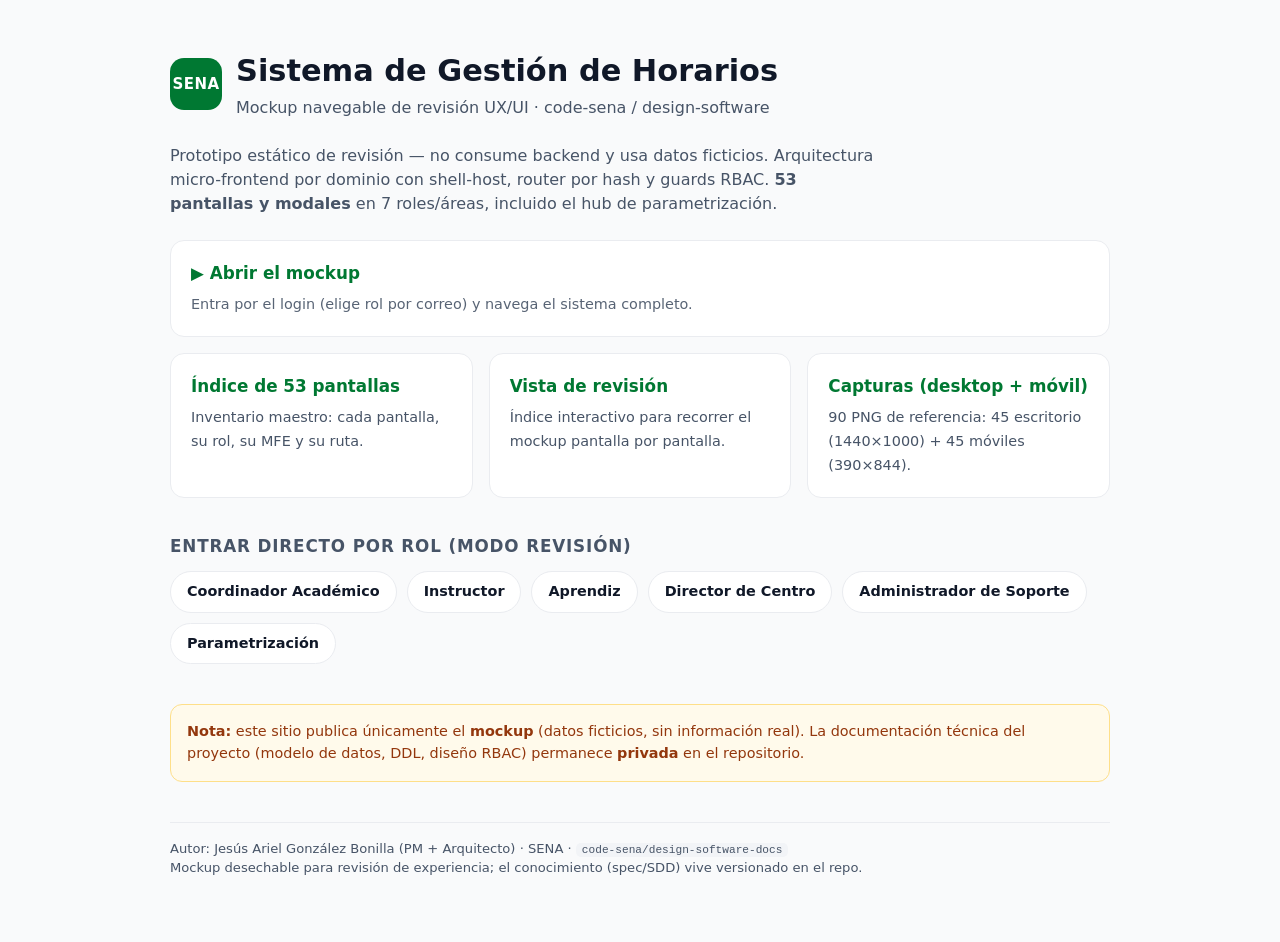
==== index.html @ 695a3137 "chore(pages): publish navigable mockup portal (mockup only; spec stays private)" ====
<!DOCTYPE html>
<html lang="es-CO">
<head>
<meta charset="UTF-8">
<meta name="viewport" content="width=device-width, initial-scale=1.0">
<title>SENA — Gestión de Horarios · Mockup</title>
<style>
  :root{--brand:#007832;--brand2:#00652b;--text:#101828;--muted:#475467;--bg:#f9fafb;--surface:#fff;--border:#eaecf0}
  *{box-sizing:border-box}
  body{margin:0;font-family:system-ui,-apple-system,"Segoe UI",Roboto,Helvetica,Arial,sans-serif;background:var(--bg);color:var(--text);line-height:1.5}
  .wrap{max-width:980px;margin:0 auto;padding:48px 20px 64px}
  header{display:flex;align-items:center;gap:14px;margin-bottom:8px}
  .mark{width:52px;height:52px;border-radius:14px;background:var(--brand);color:#fff;display:grid;place-items:center;font-weight:800;font-size:15px;letter-spacing:.5px}
  h1{font-size:1.9rem;margin:0}
  .sub{color:var(--muted);margin:2px 0 0}
  .lead{color:var(--muted);margin:24px 0 8px;max-width:70ch}
  .grid{display:grid;grid-template-columns:repeat(auto-fill,minmax(230px,1fr));gap:16px;margin-top:24px}
  a.card{display:block;padding:20px;background:var(--surface);border:1px solid var(--border);border-radius:14px;text-decoration:none;color:inherit;transition:box-shadow .15s,transform .15s}
  a.card:hover{box-shadow:0 6px 18px rgba(16,24,40,.08);transform:translateY(-2px);border-color:#abefc6}
  a.card strong{display:block;color:var(--brand);margin-bottom:6px;font-size:1.05rem}
  a.card span{color:var(--muted);font-size:.9rem}
  .primary{grid-column:1/-1;background:var(--brand);border-color:var(--brand)}
  .primary strong,.primary span{color:#fff}
  .primary span{opacity:.9}
  h2{font-size:1.05rem;margin:36px 0 4px;color:var(--muted);text-transform:uppercase;letter-spacing:.05em}
  .roles{display:flex;flex-wrap:wrap;gap:10px;margin-top:12px}
  .roles a{padding:9px 16px;border:1px solid var(--border);border-radius:999px;background:var(--surface);text-decoration:none;color:var(--text);font-size:.9rem;font-weight:600}
  .roles a:hover{border-color:var(--brand);color:var(--brand)}
  .note{margin-top:40px;padding:16px;background:#fffaeb;border:1px solid #fedf89;border-radius:12px;color:#93370d;font-size:.9rem}
  footer{margin-top:40px;color:var(--muted);font-size:.82rem;border-top:1px solid var(--border);padding-top:16px}
  code{background:#f2f4f7;padding:1px 6px;border-radius:5px;font-size:.85em}
</style>
</head>
<body>
<div class="wrap">
  <header>
    <div class="mark">SENA</div>
    <div>
      <h1>Sistema de Gestión de Horarios</h1>
      <p class="sub">Mockup navegable de revisión UX/UI · code-sena / design-software</p>
    </div>
  </header>

  <p class="lead">Prototipo estático de revisión — no consume backend y usa datos ficticios.
  Arquitectura micro-frontend por dominio con shell-host, router por hash y guards RBAC.
  <strong>53 pantallas y modales</strong> en 7 roles/áreas, incluido el hub de parametrización.</p>

  <div class="grid">
    <a class="card primary" href="app/index.html#/login">
      <strong>▶ Abrir el mockup</strong>
      <span>Entra por el login (elige rol por correo) y navega el sistema completo.</span>
    </a>
    <a class="card" href="app/index.html#/inventory">
      <strong>Índice de 53 pantallas</strong>
      <span>Inventario maestro: cada pantalla, su rol, su MFE y su ruta.</span>
    </a>
    <a class="card" href="app/review.html">
      <strong>Vista de revisión</strong>
      <span>Índice interactivo para recorrer el mockup pantalla por pantalla.</span>
    </a>
    <a class="card" href="app/screenshots/">
      <strong>Capturas (desktop + móvil)</strong>
      <span>90 PNG de referencia: 45 escritorio (1440×1000) + 45 móviles (390×844).</span>
    </a>
  </div>

  <h2>Entrar directo por rol (modo revisión)</h2>
  <div class="roles">
    <a href="app/index.html#/?as=coordinator">Coordinador Académico</a>
    <a href="app/index.html#/instructor/mi-horario?as=instructor">Instructor</a>
    <a href="app/index.html#/mi-horario?as=learner">Aprendiz</a>
    <a href="app/index.html#/admin/indicadores?as=director">Director de Centro</a>
    <a href="app/index.html#/backoffice/documentos?as=support">Administrador de Soporte</a>
    <a href="app/index.html#/admin/parametrizacion?as=director">Parametrización</a>
  </div>

  <div class="note">
    <strong>Nota:</strong> este sitio publica únicamente el <strong>mockup</strong> (datos ficticios, sin información real).
    La documentación técnica del proyecto (modelo de datos, DDL, diseño RBAC) permanece <strong>privada</strong> en el repositorio.
  </div>

  <footer>
    Autor: Jesús Ariel González Bonilla (PM + Arquitecto) · SENA · <code>code-sena/design-software-docs</code><br>
    Mockup desechable para revisión de experiencia; el conocimiento (spec/SDD) vive versionado en el repo.
  </footer>
</div>
</body>
</html>
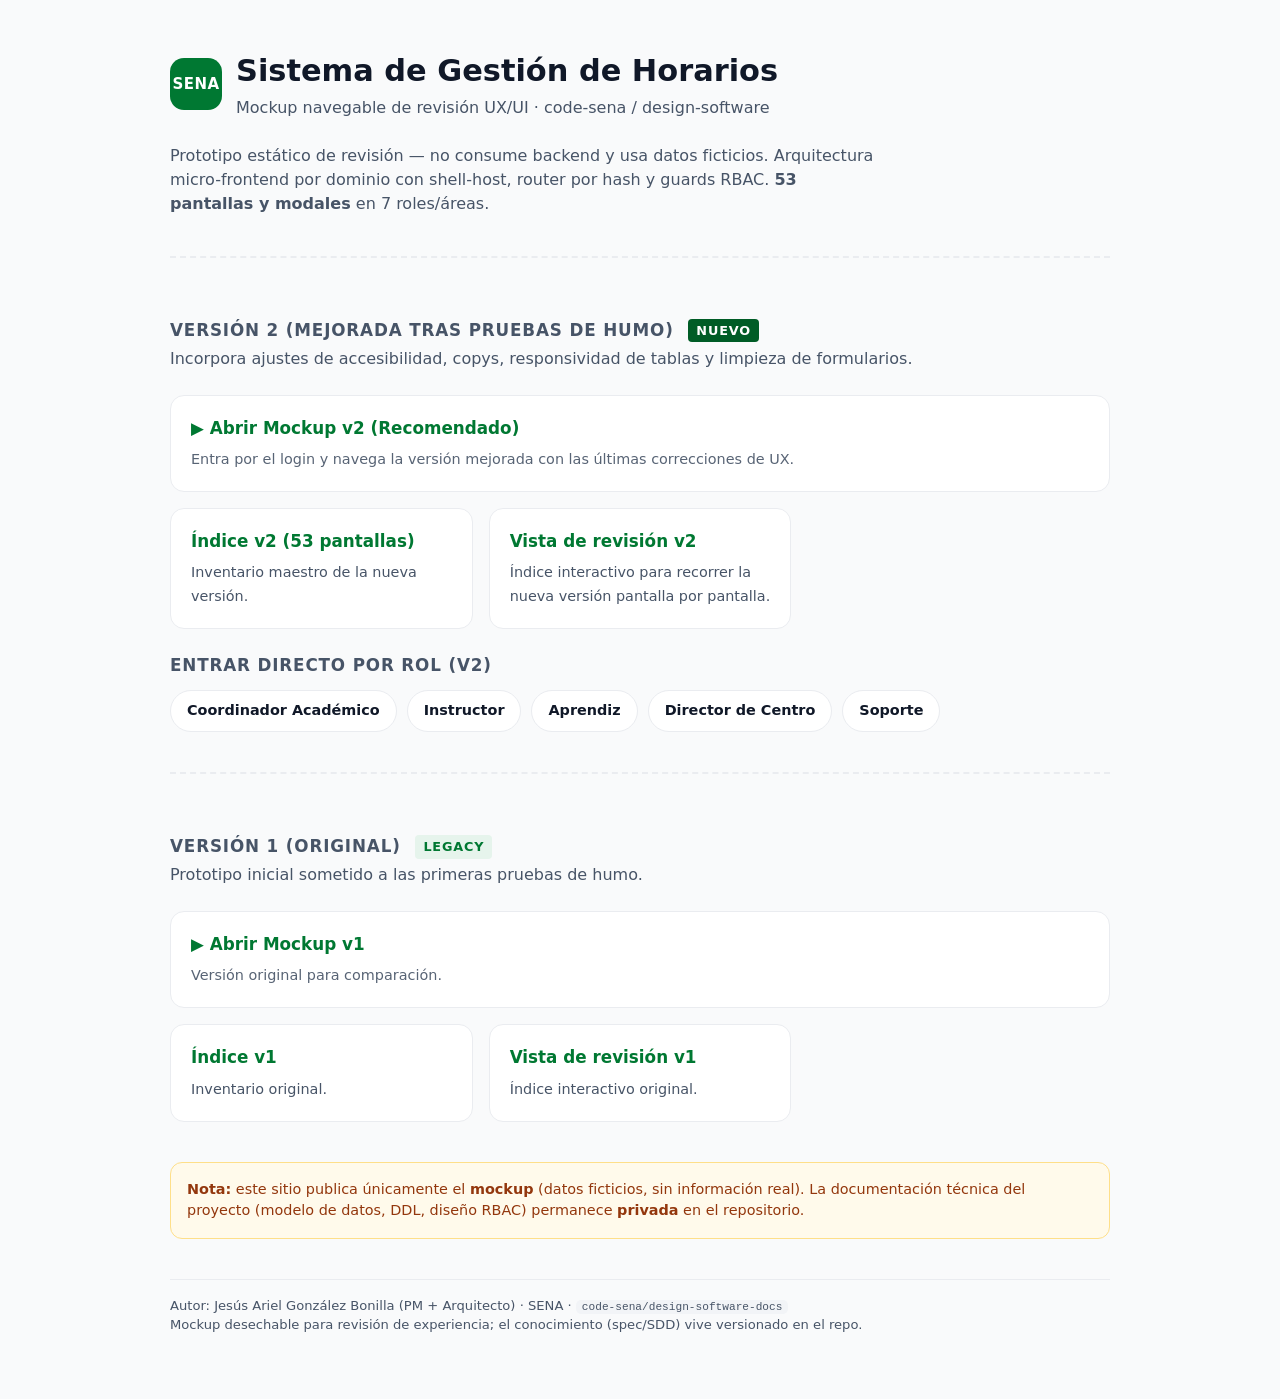
==== commit f0dbff48: "feat(mockup): versioned portal v1 (baseline) + v2 (mejoras + refinamiento) Reestructura a portal ver" ====
--- a/index.html
+++ b/index.html
@@ -19,9 +19,10 @@
   a.card:hover{box-shadow:0 6px 18px rgba(16,24,40,.08);transform:translateY(-2px);border-color:#abefc6}
   a.card strong{display:block;color:var(--brand);margin-bottom:6px;font-size:1.05rem}
   a.card span{color:var(--muted);font-size:.9rem}
-  .primary{grid-column:1/-1;background:var(--brand);border-color:var(--brand)}
+  .primary{background:var(--brand);border-color:var(--brand)}
   .primary strong,.primary span{color:#fff}
   .primary span{opacity:.9}
+  .v2-primary {background:#005c26;border-color:#005c26;}
   h2{font-size:1.05rem;margin:36px 0 4px;color:var(--muted);text-transform:uppercase;letter-spacing:.05em}
   .roles{display:flex;flex-wrap:wrap;gap:10px;margin-top:12px}
   .roles a{padding:9px 16px;border:1px solid var(--border);border-radius:999px;background:var(--surface);text-decoration:none;color:var(--text);font-size:.9rem;font-weight:600}
@@ -29,6 +30,9 @@
   .note{margin-top:40px;padding:16px;background:#fffaeb;border:1px solid #fedf89;border-radius:12px;color:#93370d;font-size:.9rem}
   footer{margin-top:40px;color:var(--muted);font-size:.82rem;border-top:1px solid var(--border);padding-top:16px}
   code{background:#f2f4f7;padding:1px 6px;border-radius:5px;font-size:.85em}
+  .version-section {margin-top: 40px; padding-top: 24px; border-top: 2px dashed var(--border);}
+  .version-badge {display: inline-block; padding: 2px 8px; border-radius: 4px; background: #e6f4ec; color: var(--brand); font-size: 0.8rem; font-weight: 700; margin-left: 8px; vertical-align: middle;}
+  .version-badge.new {background: #005c26; color: white;}
 </style>
 </head>
 <body>
@@ -43,35 +47,53 @@
 
   <p class="lead">Prototipo estático de revisión — no consume backend y usa datos ficticios.
   Arquitectura micro-frontend por dominio con shell-host, router por hash y guards RBAC.
-  <strong>53 pantallas y modales</strong> en 7 roles/áreas, incluido el hub de parametrización.</p>
+  <strong>53 pantallas y modales</strong> en 7 roles/áreas.</p>
 
-  <div class="grid">
-    <a class="card primary" href="app/index.html#/login">
-      <strong>▶ Abrir el mockup</strong>
-      <span>Entra por el login (elige rol por correo) y navega el sistema completo.</span>
-    </a>
-    <a class="card" href="app/index.html#/inventory">
-      <strong>Índice de 53 pantallas</strong>
-      <span>Inventario maestro: cada pantalla, su rol, su MFE y su ruta.</span>
-    </a>
-    <a class="card" href="app/review.html">
-      <strong>Vista de revisión</strong>
-      <span>Índice interactivo para recorrer el mockup pantalla por pantalla.</span>
-    </a>
-    <a class="card" href="app/screenshots/">
-      <strong>Capturas (desktop + móvil)</strong>
-      <span>90 PNG de referencia: 45 escritorio (1440×1000) + 45 móviles (390×844).</span>
-    </a>
+  <div class="version-section">
+    <h2>Versión 2 (Mejorada tras pruebas de humo) <span class="version-badge new">NUEVO</span></h2>
+    <p class="sub">Incorpora ajustes de accesibilidad, copys, responsividad de tablas y limpieza de formularios.</p>
+    <div class="grid">
+      <a class="card primary v2-primary" href="v2/index.html#/login" style="grid-column: 1 / -1">
+        <strong>▶ Abrir Mockup v2 (Recomendado)</strong>
+        <span>Entra por el login y navega la versión mejorada con las últimas correcciones de UX.</span>
+      </a>
+      <a class="card" href="v2/index.html#/inventory">
+        <strong>Índice v2 (53 pantallas)</strong>
+        <span>Inventario maestro de la nueva versión.</span>
+      </a>
+      <a class="card" href="v2/review.html">
+        <strong>Vista de revisión v2</strong>
+        <span>Índice interactivo para recorrer la nueva versión pantalla por pantalla.</span>
+      </a>
+    </div>
+
+    <h2 style="margin-top: 24px;">Entrar directo por rol (v2)</h2>
+    <div class="roles">
+      <a href="v2/index.html#/?as=coordinator">Coordinador Académico</a>
+      <a href="v2/index.html#/instructor/mi-horario?as=instructor">Instructor</a>
+      <a href="v2/index.html#/mi-horario?as=learner">Aprendiz</a>
+      <a href="v2/index.html#/admin/indicadores?as=director">Director de Centro</a>
+      <a href="v2/index.html#/backoffice/documentos?as=support">Soporte</a>
+    </div>
   </div>
 
-  <h2>Entrar directo por rol (modo revisión)</h2>
-  <div class="roles">
-    <a href="app/index.html#/?as=coordinator">Coordinador Académico</a>
-    <a href="app/index.html#/instructor/mi-horario?as=instructor">Instructor</a>
-    <a href="app/index.html#/mi-horario?as=learner">Aprendiz</a>
-    <a href="app/index.html#/admin/indicadores?as=director">Director de Centro</a>
-    <a href="app/index.html#/backoffice/documentos?as=support">Administrador de Soporte</a>
-    <a href="app/index.html#/admin/parametrizacion?as=director">Parametrización</a>
+  <div class="version-section">
+    <h2>Versión 1 (Original) <span class="version-badge">LEGACY</span></h2>
+    <p class="sub">Prototipo inicial sometido a las primeras pruebas de humo.</p>
+    <div class="grid">
+      <a class="card primary" href="v1/index.html#/login" style="grid-column: 1 / -1">
+        <strong>▶ Abrir Mockup v1</strong>
+        <span>Versión original para comparación.</span>
+      </a>
+      <a class="card" href="v1/index.html#/inventory">
+        <strong>Índice v1</strong>
+        <span>Inventario original.</span>
+      </a>
+      <a class="card" href="v1/review.html">
+        <strong>Vista de revisión v1</strong>
+        <span>Índice interactivo original.</span>
+      </a>
+    </div>
   </div>
 
   <div class="note">
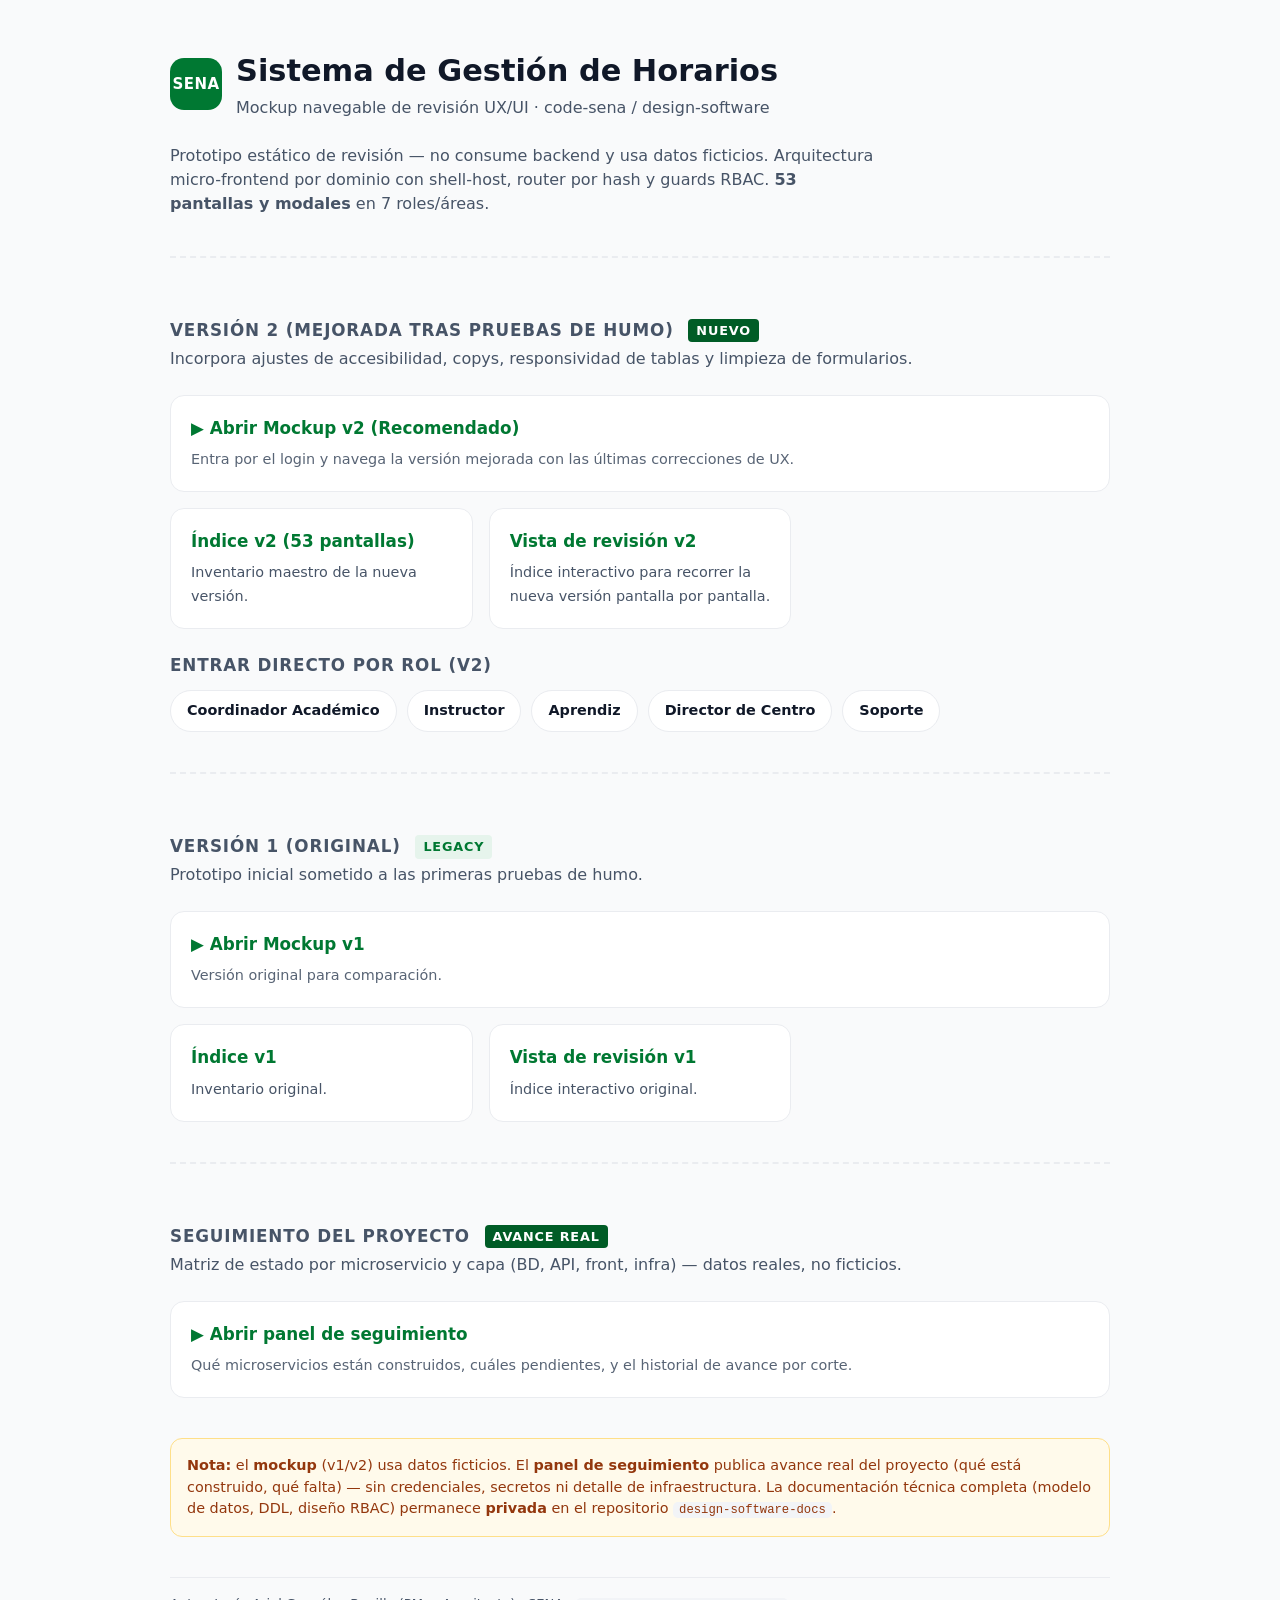
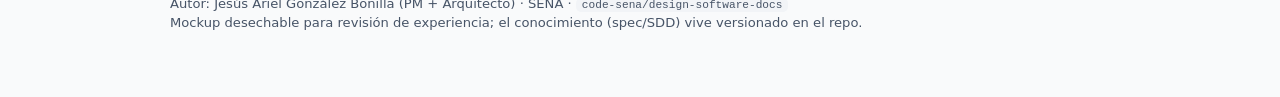
==== commit 0bc19d1b: "feat(seguimiento): panel público de estado real por microservicio Nuevo subsitio seguimiento/ con ma" ====
--- a/index.html
+++ b/index.html
@@ -96,9 +96,22 @@
     </div>
   </div>
 
+  <div class="version-section">
+    <h2>Seguimiento del proyecto <span class="version-badge new">AVANCE REAL</span></h2>
+    <p class="sub">Matriz de estado por microservicio y capa (BD, API, front, infra) — datos reales, no ficticios.</p>
+    <div class="grid">
+      <a class="card primary v2-primary" href="seguimiento/index.html" style="grid-column: 1 / -1">
+        <strong>▶ Abrir panel de seguimiento</strong>
+        <span>Qué microservicios están construidos, cuáles pendientes, y el historial de avance por corte.</span>
+      </a>
+    </div>
+  </div>
+
   <div class="note">
-    <strong>Nota:</strong> este sitio publica únicamente el <strong>mockup</strong> (datos ficticios, sin información real).
-    La documentación técnica del proyecto (modelo de datos, DDL, diseño RBAC) permanece <strong>privada</strong> en el repositorio.
+    <strong>Nota:</strong> el <strong>mockup</strong> (v1/v2) usa datos ficticios. El <strong>panel de seguimiento</strong>
+    publica avance real del proyecto (qué está construido, qué falta) — sin credenciales, secretos ni detalle de
+    infraestructura. La documentación técnica completa (modelo de datos, DDL, diseño RBAC) permanece <strong>privada</strong>
+    en el repositorio <code>design-software-docs</code>.
   </div>
 
   <footer>
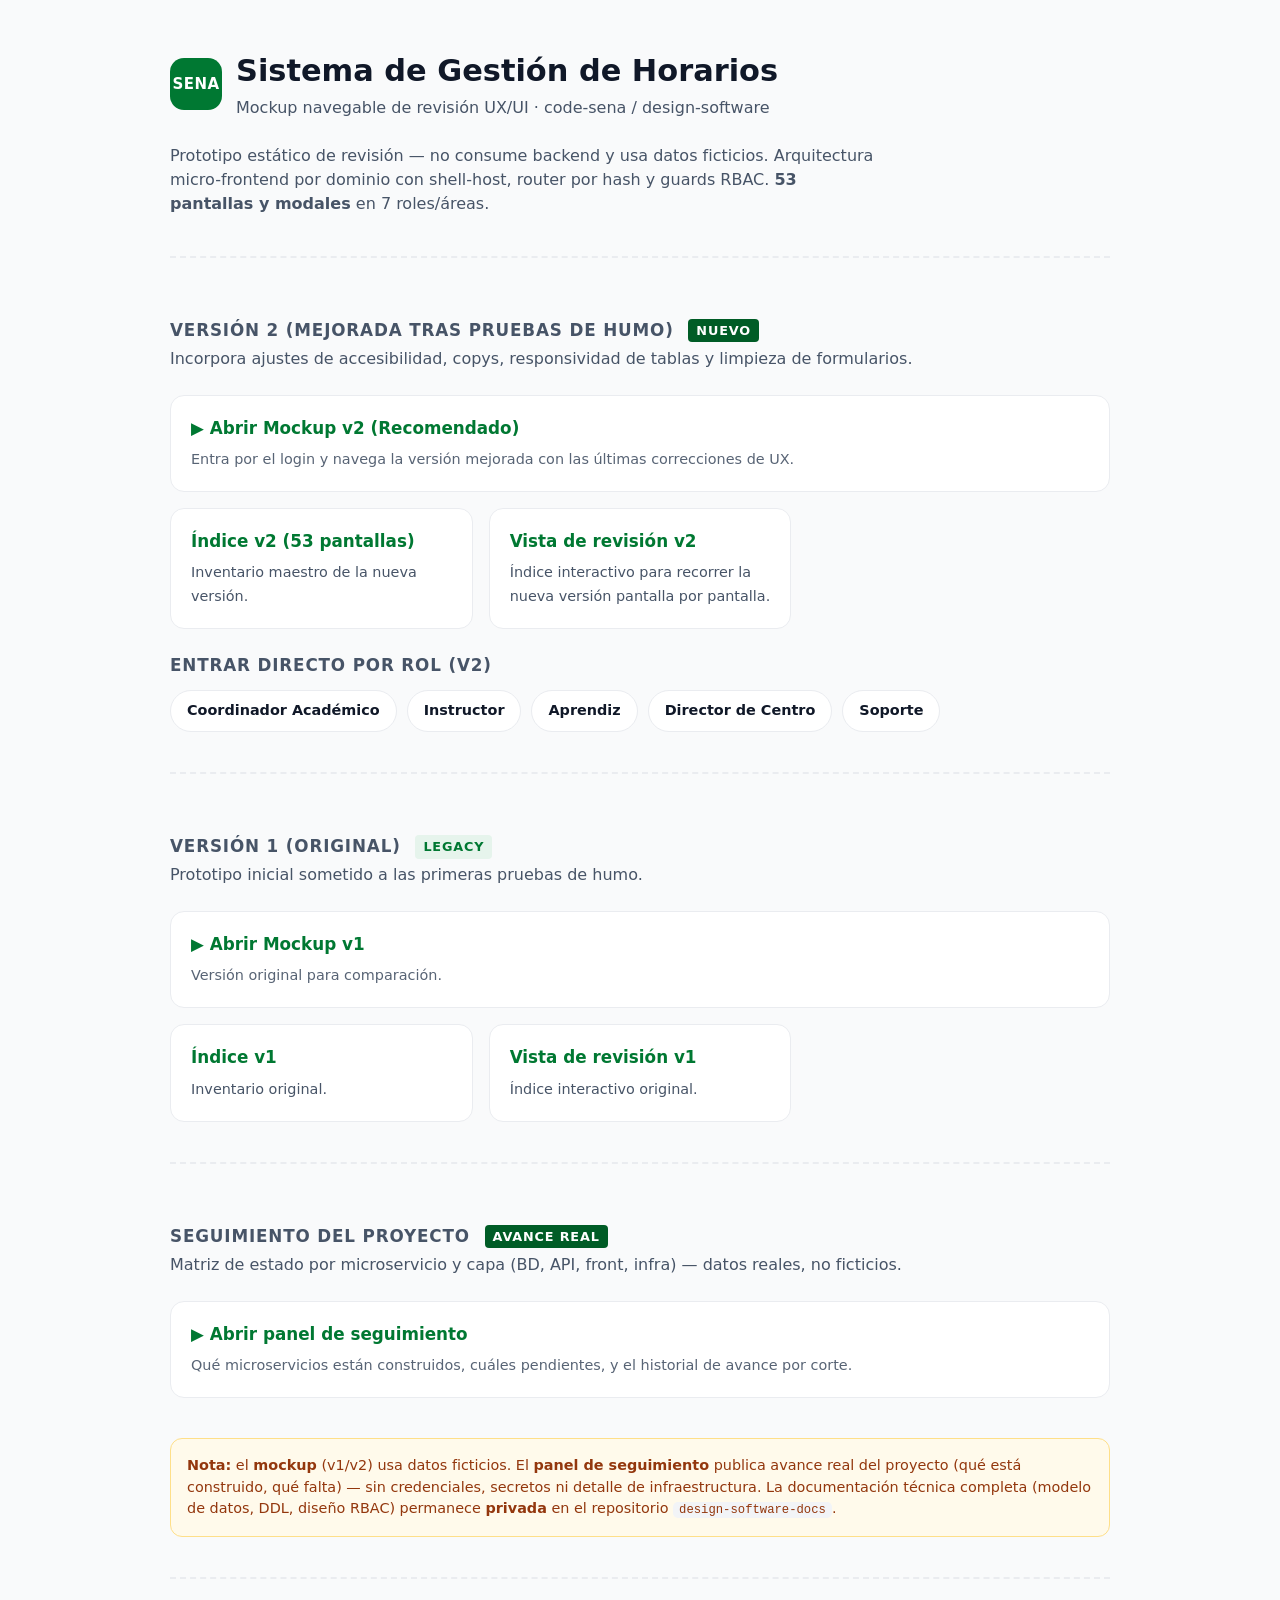
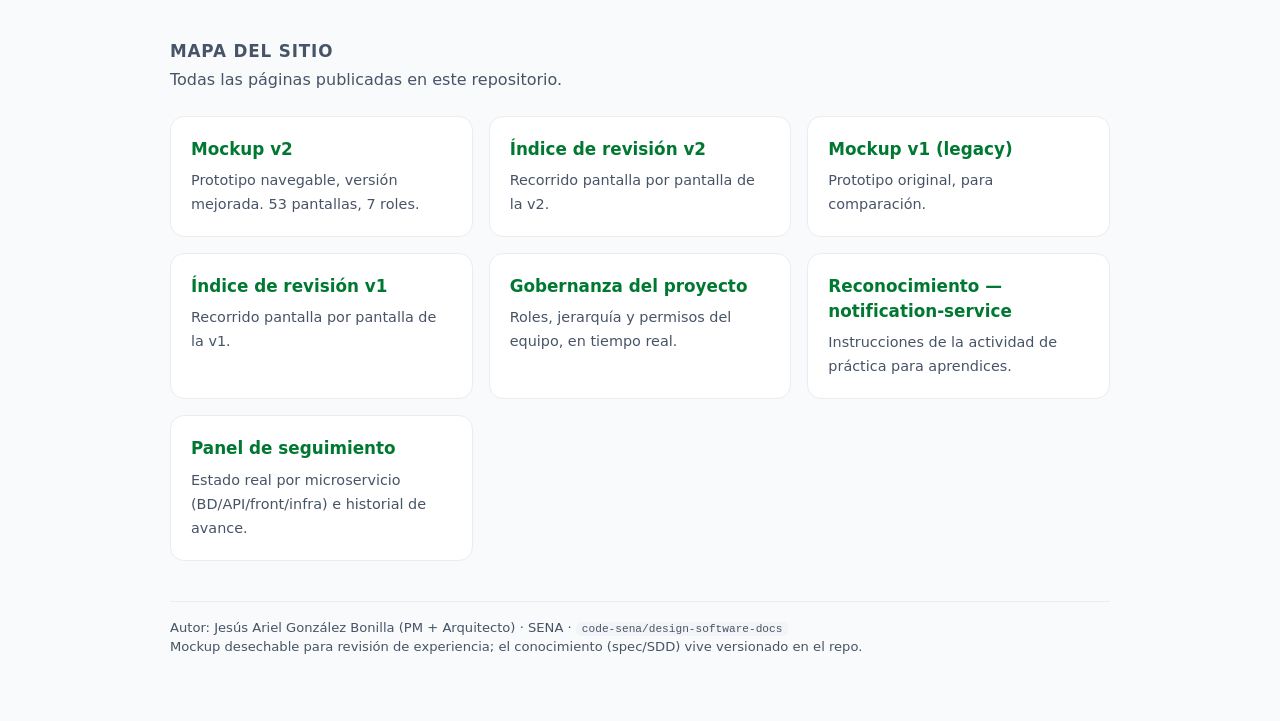
==== commit 6d2a45b5: "feat(index): mapa del sitio con todas las páginas del repo Agrega sección "Mapa del sitio" al index " ====
--- a/index.html
+++ b/index.html
@@ -114,6 +114,41 @@
     en el repositorio <code>design-software-docs</code>.
   </div>
 
+  <div class="version-section">
+    <h2>Mapa del sitio</h2>
+    <p class="sub">Todas las páginas publicadas en este repositorio.</p>
+    <div class="grid">
+      <a class="card" href="v2/index.html#/login">
+        <strong>Mockup v2</strong>
+        <span>Prototipo navegable, versión mejorada. 53 pantallas, 7 roles.</span>
+      </a>
+      <a class="card" href="v2/review.html">
+        <strong>Índice de revisión v2</strong>
+        <span>Recorrido pantalla por pantalla de la v2.</span>
+      </a>
+      <a class="card" href="v1/index.html#/login">
+        <strong>Mockup v1 (legacy)</strong>
+        <span>Prototipo original, para comparación.</span>
+      </a>
+      <a class="card" href="v1/review.html">
+        <strong>Índice de revisión v1</strong>
+        <span>Recorrido pantalla por pantalla de la v1.</span>
+      </a>
+      <a class="card" href="gobernanza/index.html">
+        <strong>Gobernanza del proyecto</strong>
+        <span>Roles, jerarquía y permisos del equipo, en tiempo real.</span>
+      </a>
+      <a class="card" href="test-design-software-notification-service/index.html">
+        <strong>Reconocimiento — notification-service</strong>
+        <span>Instrucciones de la actividad de práctica para aprendices.</span>
+      </a>
+      <a class="card" href="seguimiento/index.html">
+        <strong>Panel de seguimiento</strong>
+        <span>Estado real por microservicio (BD/API/front/infra) e historial de avance.</span>
+      </a>
+    </div>
+  </div>
+
   <footer>
     Autor: Jesús Ariel González Bonilla (PM + Arquitecto) · SENA · <code>code-sena/design-software-docs</code><br>
     Mockup desechable para revisión de experiencia; el conocimiento (spec/SDD) vive versionado en el repo.
